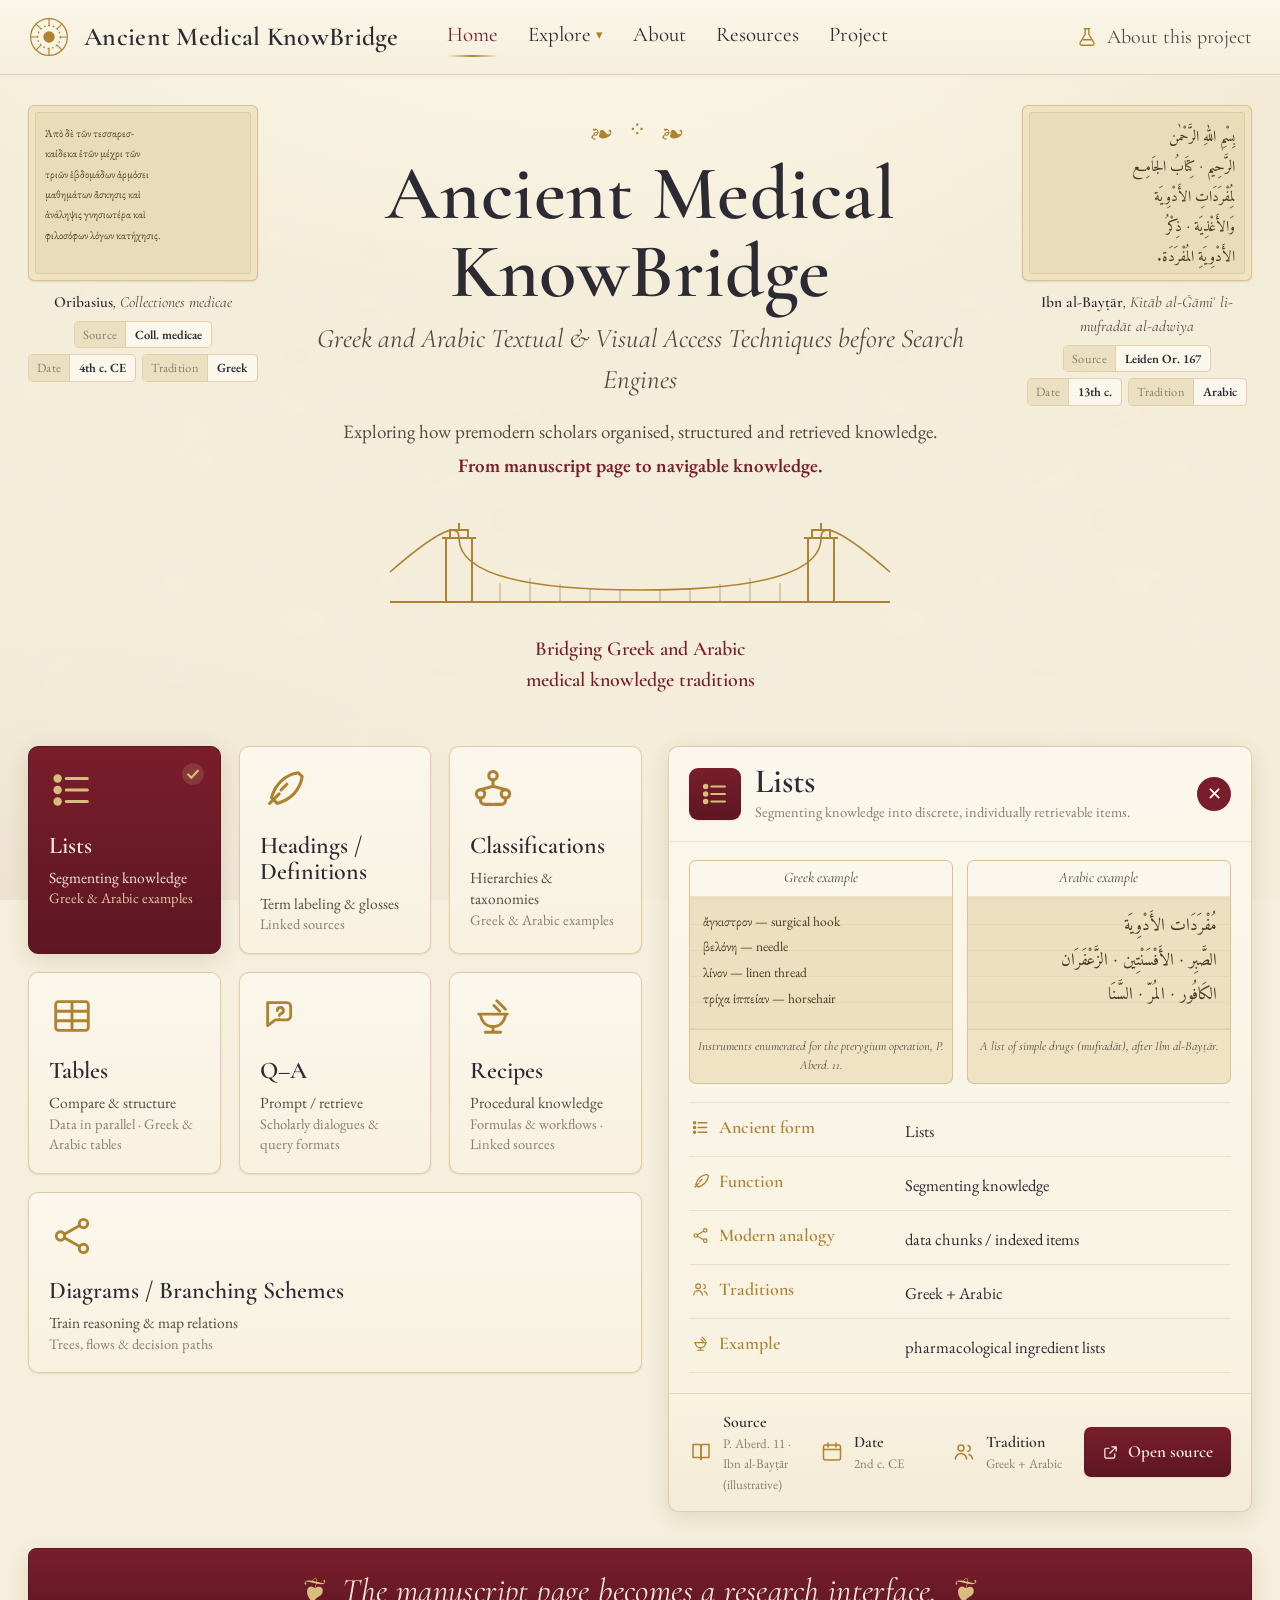
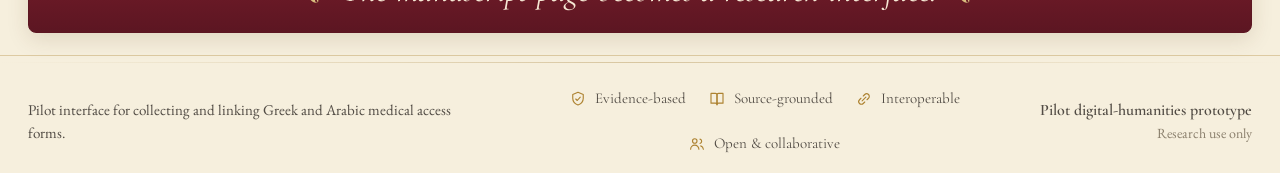
==== index.html @ 7db0de3a "Publish Ancient Medical KnowBridge — Greek & Arabic medical access forms Co-Authored-By: Claude Opus" ====
<!DOCTYPE html>
<html lang="en">
<head>
<meta charset="utf-8">
<meta name="viewport" content="width=device-width, initial-scale=1">
<title>Ancient Medical KnowBridge — Greek &amp; Arabic Access Techniques before Search Engines</title>
<meta name="description" content="A digital-humanities prototype exploring how premodern Greek and Arabic scholars organised, structured and retrieved medical knowledge — from manuscript page to navigable interface.">
<link rel="preconnect" href="https://fonts.googleapis.com">
<link rel="preconnect" href="https://fonts.gstatic.com" crossorigin>
<link href="https://fonts.googleapis.com/css2?family=Cormorant+Garamond:ital,wght@0,400;0,500;0,600;0,700;1,400;1,500;1,600&family=EB+Garamond:ital,wght@0,400;0,500;0,600;1,400;1,500&family=Amiri:wght@400;700&display=swap" rel="stylesheet">
<link rel="stylesheet" href="styles.css">
<link rel="icon" href="assets/favicon.svg">
</head>
<body>

<!-- ============ icon sprite ============ -->
<svg width="0" height="0" style="position:absolute" aria-hidden="true">
  <defs>
    <symbol id="i-medallion" viewBox="0 0 48 48">
      <g fill="none" stroke="currentColor" stroke-width="1.4">
        <circle cx="24" cy="24" r="21"/>
        <circle cx="24" cy="24" r="6.5" fill="currentColor" stroke="none"/>
        <g stroke-width="1.3">
          <path d="M24 3.5v8M24 36.5v8M3.5 24h8M36.5 24h8"/>
          <path d="M9.5 9.5l5.6 5.6M32.9 32.9l5.6 5.6M38.5 9.5l-5.6 5.6M15.1 32.9l-5.6 5.6"/>
        </g>
        <circle cx="24" cy="24" r="13" stroke-dasharray="2 3"/>
      </g>
    </symbol>
    <symbol id="i-list" viewBox="0 0 24 24"><g fill="none" stroke="currentColor" stroke-width="1.6" stroke-linecap="round"><circle cx="4.5" cy="6" r="1.4" fill="currentColor"/><circle cx="4.5" cy="12" r="1.4" fill="currentColor"/><circle cx="4.5" cy="18" r="1.4" fill="currentColor"/><path d="M9 6h11M9 12h11M9 18h11"/></g></symbol>
    <symbol id="i-quill" viewBox="0 0 24 24"><g fill="none" stroke="currentColor" stroke-width="1.6" stroke-linecap="round" stroke-linejoin="round"><path d="M20 3c-7 1-12 6-14 13l3 3c7-2 12-7 13-14z"/><path d="M5 19l5-5"/><path d="M14 9l-3 3"/></g></symbol>
    <symbol id="i-tree" viewBox="0 0 24 24"><g fill="none" stroke="currentColor" stroke-width="1.6" stroke-linecap="round" stroke-linejoin="round"><circle cx="12" cy="4.5" r="2.2"/><circle cx="5.5" cy="14" r="2.2"/><circle cx="18.5" cy="14" r="2.2"/><circle cx="12" cy="20" r="0"/><path d="M12 6.7v3.3M12 10l-6.5 1.8M12 10l6.5 1.8"/><circle cx="5.5" cy="14" r="0"/><path d="M5.5 16.2v1.3a2 2 0 0 0 2 2h4M18.5 16.2v1.3a2 2 0 0 1-2 2h-4"/></g></symbol>
    <symbol id="i-table" viewBox="0 0 24 24"><g fill="none" stroke="currentColor" stroke-width="1.5"><rect x="3.5" y="4.5" width="17" height="15" rx="1.5"/><path d="M3.5 9.5h17M3.5 14.5h17M12 4.5v15"/></g></symbol>
    <symbol id="i-qa" viewBox="0 0 24 24"><g fill="none" stroke="currentColor" stroke-width="1.5" stroke-linecap="round" stroke-linejoin="round"><path d="M4 5h10a2 2 0 0 1 2 2v5a2 2 0 0 1-2 2H8l-4 3z"/><path d="M9 9.2a1.6 1.6 0 1 1 2 1.5c-.6.3-.9.6-.9 1.1"/><circle cx="10.1" cy="13.4" r=".2" fill="currentColor" stroke-width=".6"/></g></symbol>
    <symbol id="i-mortar" viewBox="0 0 24 24"><g fill="none" stroke="currentColor" stroke-width="1.5" stroke-linecap="round" stroke-linejoin="round"><path d="M4.5 11h15M5.5 11a6.5 6.5 0 0 0 13 0"/><path d="M12 17.5v3M8 20.5h8"/><path d="M14 4l4.5 4.5"/><path d="M12.5 6.5l3 3"/></g></symbol>
    <symbol id="i-branch" viewBox="0 0 24 24"><g fill="none" stroke="currentColor" stroke-width="1.5" stroke-linecap="round" stroke-linejoin="round"><circle cx="6" cy="12" r="2.2"/><circle cx="18" cy="5.5" r="2.2"/><circle cx="18" cy="18.5" r="2.2"/><path d="M8.2 11l7.6-4.4M8.2 13l7.6 4.4"/></g></symbol>
    <symbol id="i-check" viewBox="0 0 24 24"><g fill="none" stroke="currentColor" stroke-width="2"><circle cx="12" cy="12" r="10" fill="currentColor" stroke="none" opacity=".18"/><path d="M7.5 12.5l3 3 6-6.5" stroke-linecap="round" stroke-linejoin="round"/></g></symbol>
    <symbol id="i-book" viewBox="0 0 24 24"><g fill="none" stroke="currentColor" stroke-width="1.5" stroke-linecap="round" stroke-linejoin="round"><path d="M4 4.5h6a2 2 0 0 1 2 2v13a2 2 0 0 0-2-2H4z"/><path d="M20 4.5h-6a2 2 0 0 0-2 2v13a2 2 0 0 1 2-2h6z"/></g></symbol>
    <symbol id="i-calendar" viewBox="0 0 24 24"><g fill="none" stroke="currentColor" stroke-width="1.5" stroke-linecap="round"><rect x="3.5" y="5" width="17" height="15" rx="2"/><path d="M3.5 9.5h17M8 3v4M16 3v4"/></g></symbol>
    <symbol id="i-people" viewBox="0 0 24 24"><g fill="none" stroke="currentColor" stroke-width="1.5" stroke-linecap="round" stroke-linejoin="round"><circle cx="9" cy="8" r="3"/><path d="M3.5 19a5.5 5.5 0 0 1 11 0"/><path d="M16 5.5a3 3 0 0 1 0 5.8M17 14.5a5.5 5.5 0 0 1 3.5 4.5"/></g></symbol>
    <symbol id="i-external" viewBox="0 0 24 24"><g fill="none" stroke="currentColor" stroke-width="1.7" stroke-linecap="round" stroke-linejoin="round"><path d="M14 4h6v6M20 4l-9 9"/><path d="M18 14v4a2 2 0 0 1-2 2H6a2 2 0 0 1-2-2V8a2 2 0 0 1 2-2h4"/></g></symbol>
    <symbol id="i-flask" viewBox="0 0 24 24"><g fill="none" stroke="currentColor" stroke-width="1.5" stroke-linecap="round" stroke-linejoin="round"><path d="M9 3h6M10 3v6l-5 8.5A2 2 0 0 0 6.7 21h10.6a2 2 0 0 0 1.7-3.5L14 9V3"/><path d="M7.5 15h9"/></g></symbol>
    <symbol id="i-shield" viewBox="0 0 24 24"><g fill="none" stroke="currentColor" stroke-width="1.5" stroke-linecap="round" stroke-linejoin="round"><path d="M12 3l7 3v5c0 5-3 7.5-7 9-4-1.5-7-4-7-9V6z"/><path d="M9 12l2 2 4-4.5"/></g></symbol>
    <symbol id="i-link" viewBox="0 0 24 24"><g fill="none" stroke="currentColor" stroke-width="1.5" stroke-linecap="round"><path d="M9.5 14.5l5-5"/><path d="M8 11l-2 2a3.5 3.5 0 0 0 5 5l2-2M16 13l2-2a3.5 3.5 0 0 0-5-5l-2 2"/></g></symbol>
  </defs>
</svg>

<!-- ============ top bar ============ -->
<header class="topbar">
  <div class="wrap">
    <a class="brand" href="index.html">
      <svg class="medallion"><use href="#i-medallion"/></svg>
      <span class="name">Ancient Medical KnowBridge</span>
    </a>
    <nav class="nav">
      <a href="index.html" class="active">Home</a>
      <span class="menu">
        <a class="has-menu" href="explore.html">Explore <span class="caret">▾</span></a>
        <span class="dropdown">
          <a href="explore.html#qa">Q–A &amp; the catechism<small>the flagship form</small></a>
          <a href="explore.html#papyri">The five papyri<small>catalogue of sources</small></a>
          <a href="explore.html#forms">All seven access forms<small>lists, tables, diagrams…</small></a>
        </span>
      </span>
      <a href="about.html">About</a>
      <a href="resources.html">Resources</a>
      <a href="project.html">Project</a>
    </nav>
    <span class="spacer"></span>
    <a class="about-link" href="about.html"><svg><use href="#i-flask"/></svg> About this project</a>
  </div>
</header>

<!-- ============ hero ============ -->
<section class="hero">
  <div class="wrap">
    <div class="hero-grid">

      <!-- left manuscript: Greek -->
      <div class="ms-thumb">
        <div class="frame"><div class="surface">
          <div style="font-family:var(--greek);font-size:11px;line-height:1.85;color:#4a3722;padding:10px 9px;text-align:left">
            Ἀπὸ δὲ τῶν τεσσαρεσ-<br>καίδεκα ἐτῶν μέχρι τῶν<br>τριῶν ἑβδομάδων ἁρμόσει<br>μαθημάτων ἄσκησις καὶ<br>ἀνάληψις γνησιωτέρα καὶ<br>φιλοσόφων λόγων κατήχησις.
          </div>
        </div></div>
        <div class="cite"><b>Oribasius</b>, Collectiones medicae</div>
        <div class="chips">
          <span class="chip"><span class="k">Source</span><span class="v">Coll. medicae</span></span>
          <span class="chip"><span class="k">Date</span><span class="v">4th c. CE</span></span>
          <span class="chip"><span class="k">Tradition</span><span class="v">Greek</span></span>
        </div>
      </div>

      <!-- center -->
      <div class="hero-center">
        <div class="flourish">❧ ⁘ ❧</div>
        <h1>Ancient Medical KnowBridge</h1>
        <p class="subtitle">Greek and Arabic Textual &amp; Visual Access Techniques before Search Engines</p>
        <p class="lede">Exploring how premodern scholars organised, structured and retrieved knowledge.</p>
        <p class="lede"><strong>From manuscript page to navigable knowledge.</strong></p>

        <div class="bridge-block">
          <svg viewBox="0 0 560 130" role="img" aria-label="A suspension bridge linking two classical pillars">
            <g fill="none" stroke="currentColor" stroke-width="1.6">
              <!-- pillars -->
              <g stroke-width="2">
                <rect x="86" y="44" width="26" height="64" rx="2"/>
                <rect x="448" y="44" width="26" height="64" rx="2"/>
                <path d="M82 44h34M444 44h34"/>
                <path d="M90 44v-8h18v8M452 44v-8h18v8"/>
                <path d="M99 36v-7M461 36v-7"/>
              </g>
              <!-- deck -->
              <path d="M30 108h500" stroke-width="2"/>
              <!-- main cables -->
              <path d="M30 78 Q99 18 99 44 Q99 96 280 96 Q461 96 461 44 Q461 18 530 78"/>
              <!-- suspenders -->
              <g stroke-width="0.9" opacity="0.75">
                <path d="M140 89V108M170 84V108M200 90V108M230 94V108M260 95V108M300 95V108M330 94V108M360 90V108M390 84V108M420 89V108"/>
              </g>
            </g>
          </svg>
          <p class="bridge-caption">Bridging Greek and Arabic<br>medical knowledge traditions</p>
        </div>
      </div>

      <!-- right manuscript: Arabic -->
      <div class="ms-thumb">
        <div class="frame"><div class="surface">
          <div style="font-family:var(--arabic);font-size:15px;line-height:2;color:#4a3722;padding:10px 9px;direction:rtl;text-align:right">
            بِسْمِ اللهِ الرَّحْمٰن<br>الرَّحِيم · كِتَابُ الجَامِع<br>لِمُفْرَدَاتِ الأَدْوِيَة<br>وَالأَغْذِيَة · ذِكْرُ<br>الأَدْوِيَةِ المُفْرَدَة.
          </div>
        </div></div>
        <div class="cite"><b>Ibn al-Bayṭār</b>, Kitāb al-Ǧāmiʿ li-mufradāt al-adwiya</div>
        <div class="chips">
          <span class="chip"><span class="k">Source</span><span class="v">Leiden Or. 167</span></span>
          <span class="chip"><span class="k">Date</span><span class="v">13th c.</span></span>
          <span class="chip"><span class="k">Tradition</span><span class="v">Arabic</span></span>
        </div>
      </div>

    </div>
  </div>
</section>

<!-- ============ explorer: cards + detail ============ -->
<section class="explorer">
  <div class="wrap">
    <div class="explorer-grid">
      <div class="cards" id="cards" role="tablist" aria-label="Knowledge access forms"></div>
      <div id="detail-mount"></div>
    </div>
  </div>
</section>

<!-- ============ ribbon ============ -->
<div class="wrap">
  <div class="ribbon">
    <p><span class="orn">❦</span>The manuscript page becomes a research interface.<span class="orn">❦</span></p>
  </div>
</div>

<!-- ============ footer ============ -->
<footer class="site-foot">
  <hr class="divider-rule">
  <div class="wrap">
    <div class="lead">Pilot interface for collecting and linking Greek and Arabic medical access forms.</div>
    <div class="foot-tags">
      <span><svg><use href="#i-shield"/></svg> Evidence-based</span>
      <span><svg><use href="#i-book"/></svg> Source-grounded</span>
      <span><svg><use href="#i-link"/></svg> Interoperable</span>
      <span><svg><use href="#i-people"/></svg> Open &amp; collaborative</span>
    </div>
    <div class="right">
      <b>Pilot digital-humanities prototype</b>
      Research use only
    </div>
  </div>
</footer>

<script src="data.js"></script>
<script src="app.js"></script>
</body>
</html>
---- styles.css ----
/* =========================================================================
   Ancient Medical KnowBridge — design system
   A parchment / burgundy / gold theme evoking Greek & Arabic manuscripts.
   ========================================================================= */

:root {
  /* Surfaces */
  --parchment:      #f6efdd;
  --parchment-2:    #f1e6cc;
  --parchment-deep: #ece0c2;
  --card-bg:        #fbf7ec;
  --card-bg-2:      #f8f1df;

  /* Ink */
  --ink:        #2c2a33;
  --ink-soft:   #514b44;
  --ink-faint:  #8a7f6c;

  /* Accents */
  --burgundy:       #7a1d2b;
  --burgundy-deep:  #5c1622;
  --burgundy-ink:   #f6e8d4;
  --gold:           #ad8230;
  --gold-soft:      #c9a85f;
  --gold-bright:    #d8bd7e;

  /* Lines & rules */
  --line:      rgba(173, 130, 48, 0.34);
  --line-soft: rgba(173, 130, 48, 0.18);
  --rule:      #d8c6a0;

  /* Type */
  --display: "Cormorant Garamond", "EB Garamond", Georgia, "Times New Roman", serif;
  --body:    "EB Garamond", Georgia, "Palatino Linotype", "Book Antiqua", serif;
  --greek:   "EB Garamond", "Gentium Book Plus", Georgia, serif;
  --arabic:  "Amiri", "Scheherazade New", "Times New Roman", serif;

  /* Effects */
  --shadow-sm: 0 1px 2px rgba(60, 40, 15, 0.10);
  --shadow:    0 6px 22px rgba(74, 45, 12, 0.13);
  --shadow-lg: 0 18px 48px rgba(74, 45, 12, 0.20);
  --radius:    10px;
  --radius-sm: 7px;

  --maxw: 1640px;
}

/* --------------------------------------------------------------------- */
*, *::before, *::after { box-sizing: border-box; }

html { scroll-behavior: smooth; }

body {
  margin: 0;
  font-family: var(--body);
  font-size: 18px;
  line-height: 1.55;
  color: var(--ink);
  background-color: var(--parchment);
  background-image:
    radial-gradient(120% 80% at 50% -10%, rgba(255,251,238,0.9), rgba(255,251,238,0) 55%),
    radial-gradient(90% 60% at 100% 0%, rgba(214,189,126,0.12), rgba(214,189,126,0) 60%),
    radial-gradient(90% 60% at 0% 100%, rgba(122,29,43,0.05), rgba(122,29,43,0) 55%),
    url("assets/parchment.svg");
  background-attachment: fixed, fixed, fixed, fixed;
  -webkit-font-smoothing: antialiased;
  text-rendering: optimizeLegibility;
}

img { max-width: 100%; display: block; }
a { color: var(--burgundy); text-decoration: none; }
a:hover { color: var(--burgundy-deep); text-decoration: underline; text-underline-offset: 2px; }

.wrap { max-width: var(--maxw); margin: 0 auto; padding: 0 28px; }

/* =====================  Top bar / nav  ================================ */
.topbar {
  border-bottom: 1px solid var(--line);
  background: linear-gradient(#fbf6e8, #f6efdd);
  position: sticky; top: 0; z-index: 40;
  box-shadow: 0 1px 0 rgba(255,255,255,0.6), var(--shadow-sm);
}
.topbar .wrap {
  display: flex; align-items: center; gap: 26px;
  height: 74px;
}
.brand { display: flex; align-items: center; gap: 14px; }
.brand .medallion { width: 42px; height: 42px; flex: none; color: var(--gold); }
.brand .name {
  font-family: var(--display);
  font-weight: 600;
  font-size: 26px;
  letter-spacing: 0.3px;
  color: var(--ink);
  line-height: 1;
}
.nav { display: flex; align-items: center; gap: 30px; margin-left: 22px; }
.nav a {
  font-family: var(--display);
  font-size: 21px;
  color: var(--ink);
  position: relative;
  padding-bottom: 4px;
}
.nav a:hover { color: var(--burgundy); text-decoration: none; }
.nav a.active { color: var(--burgundy); }
.nav a.active::after {
  content: ""; position: absolute; left: 0; right: 0; bottom: -2px; height: 2px;
  background: linear-gradient(90deg, transparent, var(--gold), transparent);
}
.nav .has-menu { display: inline-flex; align-items: center; gap: 5px; cursor: pointer; }
.nav .caret { font-size: 13px; color: var(--gold); }

/* dropdown */
.menu { position: relative; }
.menu > .dropdown {
  position: absolute; top: 130%; left: -14px; min-width: 240px;
  background: var(--card-bg); border: 1px solid var(--line);
  border-radius: var(--radius-sm); box-shadow: var(--shadow);
  padding: 8px; opacity: 0; visibility: hidden; transform: translateY(-6px);
  transition: all .16s ease; z-index: 50;
}
.menu:hover > .dropdown, .menu:focus-within > .dropdown { opacity: 1; visibility: visible; transform: translateY(0); }
.dropdown a {
  display: block; padding: 8px 12px; border-radius: 6px; font-size: 18px;
  font-family: var(--body); color: var(--ink);
}
.dropdown a:hover { background: var(--parchment-2); color: var(--burgundy); text-decoration: none; }
.dropdown a small { display: block; color: var(--ink-faint); font-size: 13.5px; }

.topbar .spacer { flex: 1; }
.about-link { display: inline-flex; align-items: center; gap: 9px; color: var(--ink-soft); font-family: var(--display); font-size: 20px; }
.about-link svg { width: 22px; height: 22px; color: var(--gold); }
.about-link:hover { color: var(--burgundy); text-decoration: none; }

/* =====================  Hero  ======================================== */
.hero { padding: 30px 0 8px; position: relative; }
.hero-grid {
  display: grid;
  grid-template-columns: 230px 1fr 230px;
  gap: 26px;
  align-items: start;
}
.hero-center { text-align: center; }
.hero h1 {
  font-family: var(--display);
  font-weight: 600;
  font-size: clamp(44px, 6vw, 88px);
  line-height: 1.02;
  margin: 4px 0 6px;
  color: var(--ink);
  letter-spacing: 0.5px;
}
.hero .subtitle {
  font-family: var(--display);
  font-style: italic;
  font-size: clamp(18px, 2.1vw, 27px);
  color: var(--ink-soft);
  margin: 0 0 16px;
}
.hero .lede { font-size: 19px; color: var(--ink-soft); max-width: 640px; margin: 0 auto 4px; }
.hero .lede strong { color: var(--burgundy); font-weight: 600; }

.flourish { color: var(--gold); text-align: center; font-size: 22px; letter-spacing: 6px; margin: 8px 0; }

/* Bridge illustration block */
.bridge-block { margin: 14px auto 4px; max-width: 560px; }
.bridge-block svg { width: 100%; height: auto; color: var(--gold); }
.bridge-caption {
  font-family: var(--display); color: var(--burgundy); font-weight: 600;
  font-size: 20px; text-align: center; margin-top: 2px;
}

/* Manuscript thumbnail (hero sides) */
.ms-thumb { text-align: center; }
.ms-thumb .frame {
  border: 1px solid var(--line); border-radius: 6px; overflow: hidden;
  background: #efe3c4; box-shadow: var(--shadow-sm); padding: 6px;
}
.ms-thumb .frame .surface {
  border: 1px solid var(--line-soft); border-radius: 3px; overflow: hidden;
  aspect-ratio: 4 / 3; background: #e9dcbb;
}
.ms-thumb .cite { font-style: italic; font-size: 15.5px; color: var(--ink-soft); margin: 9px 2px 7px; font-family: var(--display); }
.ms-thumb .cite b { font-style: normal; font-weight: 600; color: var(--ink); }

/* meta chips */
.chips { display: flex; flex-wrap: wrap; gap: 6px; justify-content: center; }
.chip {
  display: inline-flex; align-items: stretch; border: 1px solid var(--line);
  border-radius: 5px; overflow: hidden; font-size: 12.5px; background: var(--card-bg);
}
.chip .k { background: var(--parchment-deep); color: var(--ink-faint); padding: 3px 8px; border-right: 1px solid var(--line-soft); letter-spacing: .3px; }
.chip .v { padding: 3px 9px; color: var(--ink); font-weight: 600; }

/* =====================  Explorer (cards + detail)  =================== */
.explorer { padding: 22px 0 10px; }
.explorer-grid { display: grid; grid-template-columns: 1.05fr 1fr; gap: 26px; align-items: start; }

.cards {
  display: grid;
  grid-template-columns: repeat(3, 1fr);
  gap: 18px;
}
.card {
  background: linear-gradient(180deg, var(--card-bg), var(--card-bg-2));
  border: 1px solid var(--line);
  border-radius: var(--radius);
  padding: 20px 20px 18px;
  cursor: pointer;
  position: relative;
  transition: transform .14s ease, box-shadow .18s ease, border-color .18s ease;
  box-shadow: var(--shadow-sm);
  min-height: 150px;
}
.card:hover { transform: translateY(-3px); box-shadow: var(--shadow); border-color: var(--gold-soft); }
.card .icon { width: 46px; height: 46px; color: var(--gold); margin-bottom: 12px; }
.card h3 { font-family: var(--display); font-weight: 600; font-size: 24px; margin: 0 0 8px; color: var(--ink); line-height: 1.08; }
.card p { margin: 0; font-size: 15.5px; color: var(--ink-soft); line-height: 1.4; }
.card p.sub { color: var(--ink-faint); font-size: 14.5px; }
.card .badge { position: absolute; top: 14px; right: 14px; width: 26px; height: 26px; color: var(--gold-bright); opacity: 0; transition: opacity .15s; }
.card.wide { grid-column: 1 / -1; }

.card.active {
  background: linear-gradient(180deg, var(--burgundy), var(--burgundy-deep));
  border-color: var(--burgundy-deep);
  box-shadow: var(--shadow);
}
.card.active h3, .card.active p { color: var(--burgundy-ink); }
.card.active p.sub { color: #e7c9a8; }
.card.active .icon { color: var(--gold-bright); }
.card.active .badge { opacity: 1; }

/* Detail panel */
.detail {
  background: linear-gradient(180deg, var(--card-bg), var(--card-bg-2));
  border: 1px solid var(--line);
  border-radius: var(--radius);
  box-shadow: var(--shadow);
  overflow: hidden;
  position: sticky; top: 92px;
}
.detail-head {
  display: flex; align-items: center; gap: 14px;
  padding: 18px 20px; border-bottom: 1px solid var(--line-soft);
}
.detail-head .seal {
  width: 52px; height: 52px; flex: none; border-radius: 9px;
  background: linear-gradient(180deg, var(--burgundy), var(--burgundy-deep));
  display: grid; place-items: center; box-shadow: var(--shadow-sm);
}
.detail-head .seal svg { width: 30px; height: 30px; color: var(--gold-bright); }
.detail-head h2 { font-family: var(--display); font-weight: 600; font-size: 34px; margin: 0; color: var(--ink); line-height: 1; }
.detail-head .tagline { font-size: 14.5px; color: var(--ink-faint); margin-top: 2px; }
.detail-head .close {
  margin-left: auto; width: 34px; height: 34px; border-radius: 50%;
  background: var(--burgundy); color: #fff; border: none; cursor: pointer;
  display: grid; place-items: center; font-size: 18px; line-height: 1; flex: none;
  transition: background .15s;
}
.detail-head .close:hover { background: var(--burgundy-deep); }

.detail-body { padding: 18px 20px 20px; }

/* Greek / Arabic example pair */
.examples { display: grid; grid-template-columns: 1fr 1fr; gap: 14px; margin-bottom: 18px; }
.example { border: 1px solid var(--line); border-radius: var(--radius-sm); overflow: hidden; background: #efe3c4; }
.example .label { font-family: var(--display); font-style: italic; text-align: center; font-size: 14.5px; color: var(--ink-soft); padding: 6px; border-bottom: 1px solid var(--line-soft); background: var(--card-bg); }
.example .surface { padding: 12px 13px; min-height: 132px; background:
    repeating-linear-gradient(0deg, rgba(122,29,43,0.05) 0 1px, transparent 1px 26px), #ece0c0; }
.example .surface.greek { font-family: var(--greek); font-size: 13.5px; line-height: 1.9; color: #4a3722; }
.example .surface.arabic { font-family: var(--arabic); font-size: 17px; line-height: 2.05; color: #4a3722; direction: rtl; text-align: right; }
.example .surface .red { color: var(--burgundy); }

/* properties table */
.props { border-top: 1px solid var(--line-soft); }
.prop-row { display: grid; grid-template-columns: 200px 1fr; gap: 14px; padding: 11px 2px; border-bottom: 1px solid var(--line-soft); align-items: baseline; }
.prop-row .k { display: flex; align-items: center; gap: 9px; color: var(--gold); font-family: var(--display); font-size: 18px; font-weight: 600; }
.prop-row .k svg { width: 19px; height: 19px; color: var(--gold); flex: none; }
.prop-row .v { color: var(--ink); font-size: 16.5px; }
.prop-row .v .gloss { color: var(--ink-faint); }

/* detail footer (source/date/tradition + button) */
.detail-foot {
  display: grid; grid-template-columns: 1fr 1fr 1fr auto; gap: 16px; align-items: center;
  padding: 16px 20px; border-top: 1px solid var(--line-soft);
  background: linear-gradient(180deg, transparent, rgba(173,130,48,0.05));
}
.foot-item { display: flex; align-items: center; gap: 10px; }
.foot-item svg { width: 24px; height: 24px; color: var(--gold); flex: none; }
.foot-item .ft-k { font-family: var(--display); font-weight: 600; font-size: 16px; color: var(--ink); }
.foot-item .ft-v { font-size: 13px; color: var(--ink-faint); }
.btn-source {
  display: inline-flex; align-items: center; gap: 9px; white-space: nowrap;
  background: linear-gradient(180deg, var(--burgundy), var(--burgundy-deep));
  color: #fdf3e2; border: none; border-radius: var(--radius-sm);
  padding: 12px 18px; font-family: var(--display); font-size: 17px; font-weight: 600;
  cursor: pointer; box-shadow: var(--shadow-sm); text-decoration: none;
}
.btn-source:hover { color: #fff; text-decoration: none; filter: brightness(1.07); }
.btn-source svg { width: 17px; height: 17px; }

/* =====================  Source cards (hero row)  ==================== */
.source-card {
  display: grid; grid-template-columns: auto 1fr; gap: 4px 10px;
  align-items: center;
}

/* =====================  Banner ribbon  ============================== */
.ribbon {
  margin: 26px 0 22px;
  background: linear-gradient(180deg, var(--burgundy), var(--burgundy-deep));
  border-radius: 8px; box-shadow: var(--shadow);
  border: 1px solid var(--burgundy-deep);
  padding: 16px 24px; text-align: center; position: relative;
}
.ribbon p { margin: 0; font-family: var(--display); font-style: italic; font-size: clamp(22px, 3vw, 33px); color: var(--burgundy-ink); letter-spacing: .4px; }
.ribbon .orn { color: var(--gold-bright); margin: 0 16px; }

/* =====================  Footer  ===================================== */
.site-foot { border-top: 1px solid var(--line); margin-top: 20px; }
.site-foot .wrap { display: flex; align-items: center; gap: 24px; padding: 18px 28px; flex-wrap: wrap; }
.site-foot .lead { font-size: 15px; color: var(--ink-soft); max-width: 460px; }
.foot-tags { display: flex; gap: 22px; flex: 1; justify-content: center; flex-wrap: wrap; }
.foot-tags span { display: inline-flex; align-items: center; gap: 8px; font-size: 15px; color: var(--ink-soft); font-family: var(--display); }
.foot-tags svg { width: 18px; height: 18px; color: var(--gold); }
.site-foot .right { text-align: right; font-size: 14px; color: var(--ink-faint); }
.site-foot .right b { color: var(--ink-soft); font-weight: 600; display: block; font-family: var(--display); font-size: 16px; }

.divider-rule { height: 1px; background: linear-gradient(90deg, transparent, var(--rule), transparent); border: 0; margin: 6px 0; }

/* =====================  Content pages (about / explore / etc)  ====== */
.page-head { text-align: center; padding: 40px 0 14px; }
.page-head .kicker { font-family: var(--display); letter-spacing: 4px; text-transform: uppercase; font-size: 14px; color: var(--gold); }
.page-head h1 { font-family: var(--display); font-weight: 600; font-size: clamp(38px, 5vw, 62px); margin: 6px 0 8px; color: var(--ink); }
.page-head p { max-width: 720px; margin: 0 auto; color: var(--ink-soft); font-size: 19px; }

.prose { max-width: 820px; margin: 0 auto; padding: 10px 0 40px; }
.prose h2 { font-family: var(--display); font-weight: 600; font-size: 32px; color: var(--burgundy); margin: 34px 0 10px; }
.prose h3 { font-family: var(--display); font-weight: 600; font-size: 24px; color: var(--ink); margin: 24px 0 8px; }
.prose p { margin: 0 0 14px; color: var(--ink-soft); }
.prose blockquote {
  margin: 18px 0; padding: 12px 20px; border-left: 3px solid var(--gold);
  background: var(--card-bg); border-radius: 0 6px 6px 0; color: var(--ink);
}
.prose blockquote .src { display: block; margin-top: 8px; font-size: 14px; color: var(--ink-faint); font-style: italic; }
.prose .greek { font-family: var(--greek); }

.card-panel {
  background: linear-gradient(180deg, var(--card-bg), var(--card-bg-2));
  border: 1px solid var(--line); border-radius: var(--radius);
  box-shadow: var(--shadow-sm); padding: 22px 24px;
}

/* data tables */
table.data { width: 100%; border-collapse: collapse; margin: 18px 0; font-size: 16px; background: var(--card-bg); border-radius: 8px; overflow: hidden; box-shadow: var(--shadow-sm); }
table.data th { background: linear-gradient(180deg, var(--burgundy), var(--burgundy-deep)); color: var(--burgundy-ink); font-family: var(--display); font-weight: 600; text-align: left; padding: 10px 14px; font-size: 17px; }
table.data td { padding: 10px 14px; border-bottom: 1px solid var(--line-soft); color: var(--ink-soft); vertical-align: top; }
table.data tr:last-child td { border-bottom: 0; }
table.data tr:nth-child(even) td { background: rgba(173,130,48,0.04); }

/* figure */
figure.fig { margin: 22px 0; text-align: center; }
figure.fig img { display: inline-block; border: 1px solid var(--line); border-radius: 8px; background: #fff; padding: 8px; box-shadow: var(--shadow-sm); max-height: 380px; }
figure.fig figcaption { font-size: 14.5px; color: var(--ink-faint); font-style: italic; margin-top: 8px; }

/* papyrus gallery cards */
.gallery { display: grid; grid-template-columns: repeat(auto-fill, minmax(300px, 1fr)); gap: 22px; padding: 14px 0 40px; }
.papyrus {
  background: linear-gradient(180deg, var(--card-bg), var(--card-bg-2));
  border: 1px solid var(--line); border-radius: var(--radius); overflow: hidden;
  box-shadow: var(--shadow-sm); transition: transform .14s, box-shadow .18s; display: flex; flex-direction: column;
}
.papyrus:hover { transform: translateY(-3px); box-shadow: var(--shadow); }
.papyrus .pp-head { padding: 16px 18px 10px; border-bottom: 1px solid var(--line-soft); }
.papyrus .pp-id { font-family: var(--display); font-weight: 600; font-size: 22px; color: var(--burgundy); }
.papyrus .pp-topic { color: var(--ink); font-size: 17px; margin-top: 2px; }
.papyrus .pp-body { padding: 14px 18px; color: var(--ink-soft); font-size: 15.5px; flex: 1; }
.papyrus .pp-meta { display: flex; flex-wrap: wrap; gap: 6px; padding: 0 18px 16px; }

/* tag pills row */
.pills { display: flex; flex-wrap: wrap; gap: 8px; }
.pill { font-size: 13px; padding: 3px 11px; border-radius: 20px; border: 1px solid var(--line); color: var(--ink-soft); background: var(--card-bg); }
.pill.solid { background: var(--burgundy); color: var(--burgundy-ink); border-color: var(--burgundy-deep); }

/* utility */
.center { text-align: center; }
.muted { color: var(--ink-faint); }
.sr-only { position: absolute; width: 1px; height: 1px; padding: 0; margin: -1px; overflow: hidden; clip: rect(0,0,0,0); border: 0; }

/* =====================  Responsive  ================================ */
@media (max-width: 1200px) {
  .explorer-grid { grid-template-columns: 1fr; }
  .detail { position: static; }
}
@media (max-width: 960px) {
  .hero-grid { grid-template-columns: 1fr; }
  .ms-thumb { max-width: 360px; margin: 0 auto; }
  .cards { grid-template-columns: repeat(2, 1fr); }
  .nav { display: none; }
  .site-foot .wrap { flex-direction: column; text-align: center; }
  .site-foot .right, .site-foot .lead { text-align: center; }
}
@media (max-width: 560px) {
  body { font-size: 17px; }
  .cards { grid-template-columns: 1fr; }
  .examples { grid-template-columns: 1fr; }
  .detail-foot { grid-template-columns: 1fr; }
  .topbar .wrap { height: auto; padding: 12px 20px; flex-wrap: wrap; }
}
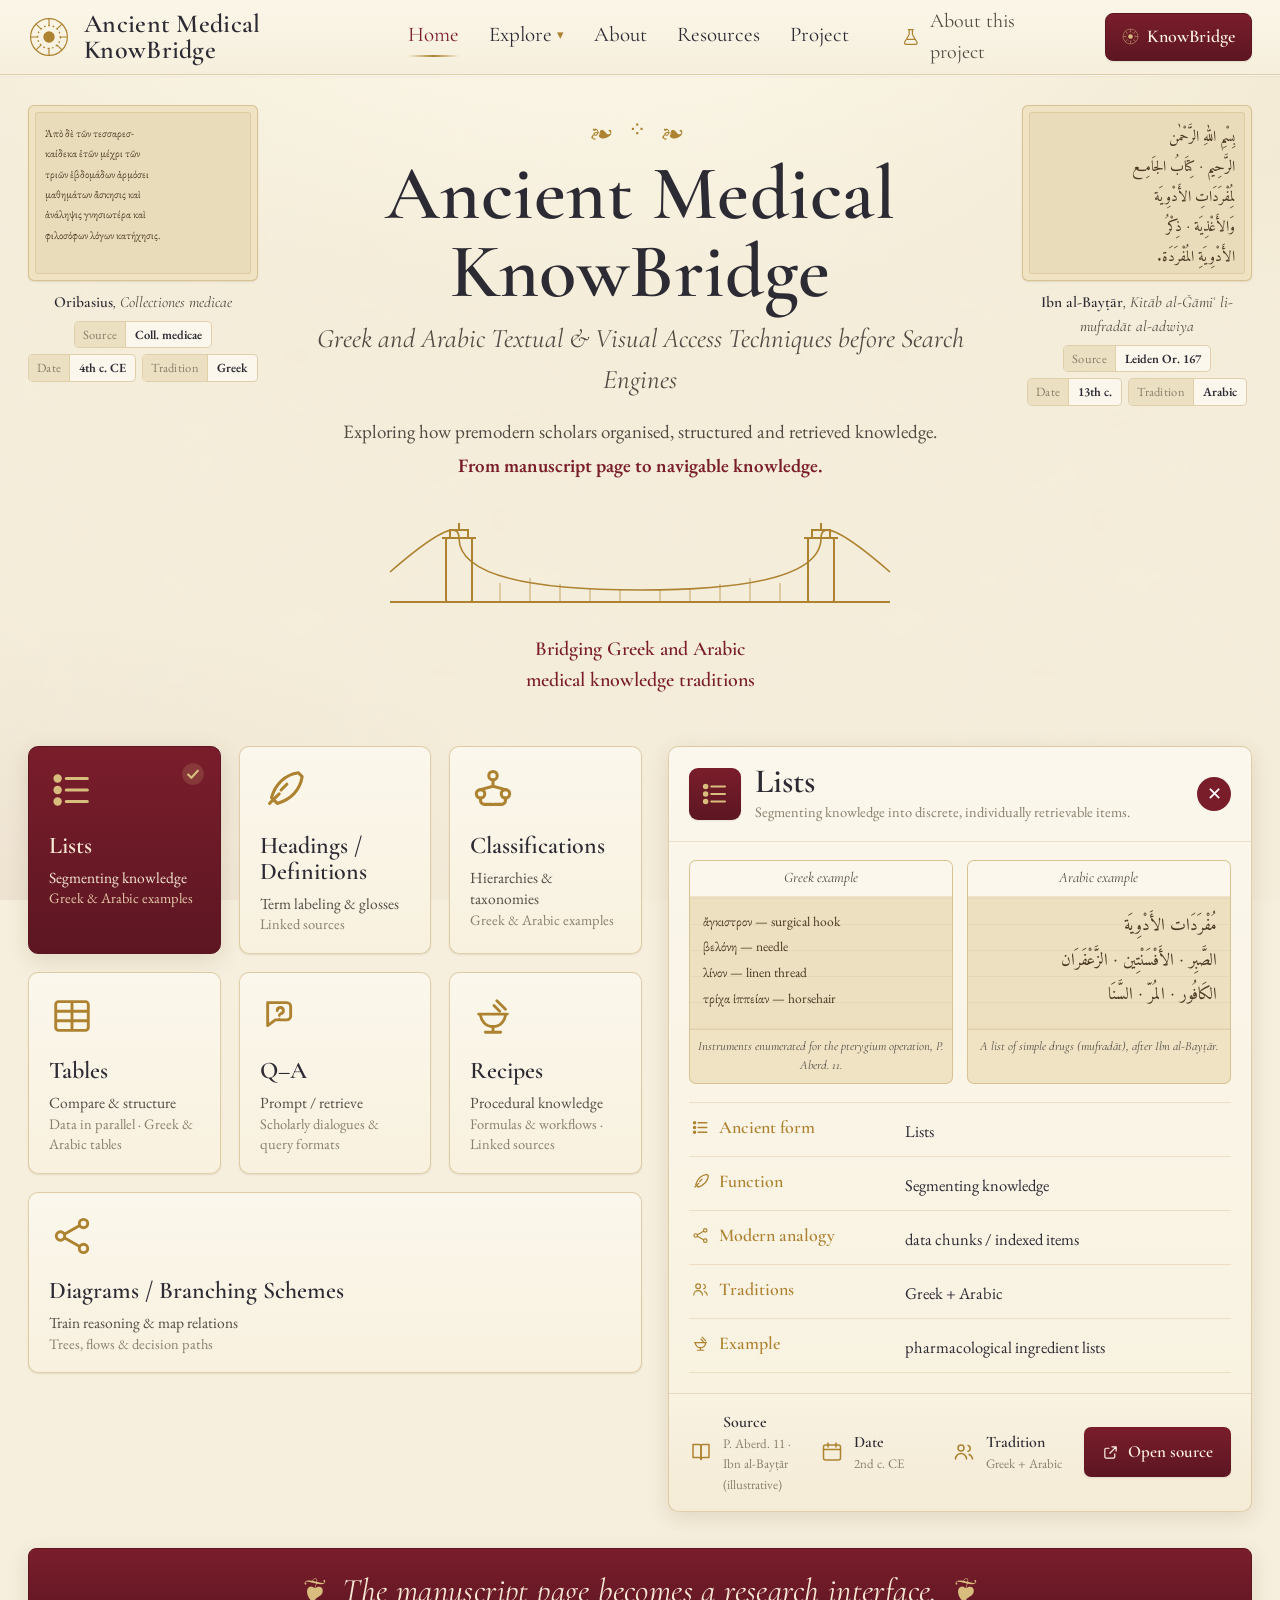
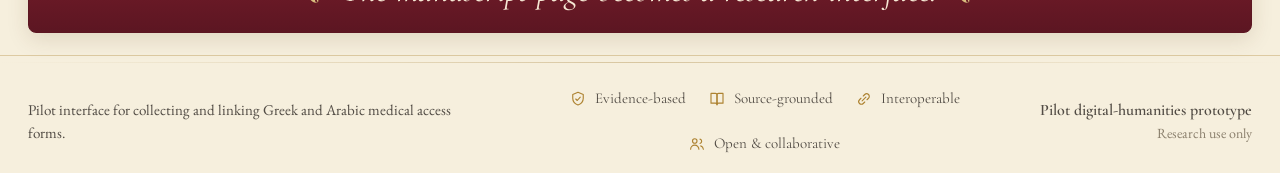
==== commit 6f268bbc: "Add KnowBridge hub button to the top bar (all pages) Links to the parent site https://fariselshammou" ====
--- a/index.html
+++ b/index.html
@@ -68,6 +68,7 @@
     </nav>
     <span class="spacer"></span>
     <a class="about-link" href="about.html"><svg><use href="#i-flask"/></svg> About this project</a>
+    <a class="topbar-btn" href="https://fariselshammouty.github.io/knowbridge/"><svg><use href="#i-medallion"/></svg> KnowBridge</a>
   </div>
 </header>
 
--- a/styles.css
+++ b/styles.css
@@ -132,6 +132,15 @@
 .about-link { display: inline-flex; align-items: center; gap: 9px; color: var(--ink-soft); font-family: var(--display); font-size: 20px; }
 .about-link svg { width: 22px; height: 22px; color: var(--gold); }
 .about-link:hover { color: var(--burgundy); text-decoration: none; }
+.topbar-btn {
+  display: inline-flex; align-items: center; gap: 8px; margin-left: 20px;
+  background: linear-gradient(180deg, var(--burgundy), var(--burgundy-deep));
+  color: #fdf3e2; border: 1px solid var(--burgundy-deep); border-radius: 8px;
+  padding: 9px 16px; font-family: var(--display); font-size: 18px; font-weight: 600;
+  white-space: nowrap; box-shadow: var(--shadow-sm);
+}
+.topbar-btn:hover { color: #fff; text-decoration: none; filter: brightness(1.08); }
+.topbar-btn svg { width: 17px; height: 17px; color: var(--gold-bright); }
 
 /* =====================  Hero  ======================================== */
 .hero { padding: 30px 0 8px; position: relative; }
@@ -388,6 +397,37 @@
 .muted { color: var(--ink-faint); }
 .sr-only { position: absolute; width: 1px; height: 1px; padding: 0; margin: -1px; overflow: hidden; clip: rect(0,0,0,0); border: 0; }
 
+/* =====================  Papyrus text (Greek + translation)  ========= */
+.gallery { align-items: start; }
+.pp-text { border-top: 1px solid var(--line-soft); margin: 2px 18px 16px; }
+.pp-text > summary {
+  cursor: pointer; list-style: none; padding: 11px 2px;
+  font-family: var(--display); font-weight: 600; font-size: 16.5px; color: var(--burgundy);
+  display: flex; align-items: center; gap: 9px; user-select: none;
+}
+.pp-text > summary::-webkit-details-marker { display: none; }
+.pp-text > summary::before { content: "\276F"; font-size: 12px; color: var(--gold); transition: transform .15s ease; }
+.pp-text[open] > summary::before { transform: rotate(90deg); }
+.pp-text-body { padding: 2px 2px 6px; }
+.pp-sec-label {
+  font-family: var(--display); font-weight: 600; color: var(--ink); font-size: 16px;
+  margin: 14px 0 6px; padding-top: 10px; border-top: 1px dotted var(--line-soft);
+}
+.pp-text-body > .pp-sec-label:first-child { border-top: 0; padding-top: 0; margin-top: 2px; }
+.pp-greek-label, .pp-trans-label {
+  font-family: var(--display); font-style: italic; font-size: 13px; color: var(--ink-faint); margin: 9px 0 4px;
+}
+.pp-greek {
+  font-family: "Cardo", "Gentium Book Plus", "New Athena Unicode", var(--greek); font-size: 13.5px; line-height: 1.95; color: #46331f;
+  background: repeating-linear-gradient(0deg, rgba(122,29,43,0.05) 0 1px, transparent 1px 25px), #ece0c0;
+  border: 1px solid var(--line-soft); border-radius: 6px; padding: 11px 13px; overflow-x: auto;
+}
+.pp-greek .ln { color: var(--ink-faint); font-size: 10px; margin-right: 8px; vertical-align: 1px; user-select: none; }
+.pp-greek .paragraphos { display: inline-block; width: 44%; border-bottom: 1px solid var(--gold-soft); opacity: .6; margin: 4px 0; vertical-align: middle; }
+.pp-trans { font-size: 15px; color: var(--ink-soft); line-height: 1.55; }
+.pp-cite { font-size: 12.5px; color: var(--ink-faint); font-style: italic; margin-top: 9px; }
+.pp-text-note { font-size: 14.5px; line-height: 1.5; padding: 4px 2px 8px; color: var(--ink-soft); }
+
 /* =====================  Responsive  ================================ */
 @media (max-width: 1200px) {
   .explorer-grid { grid-template-columns: 1fr; }
